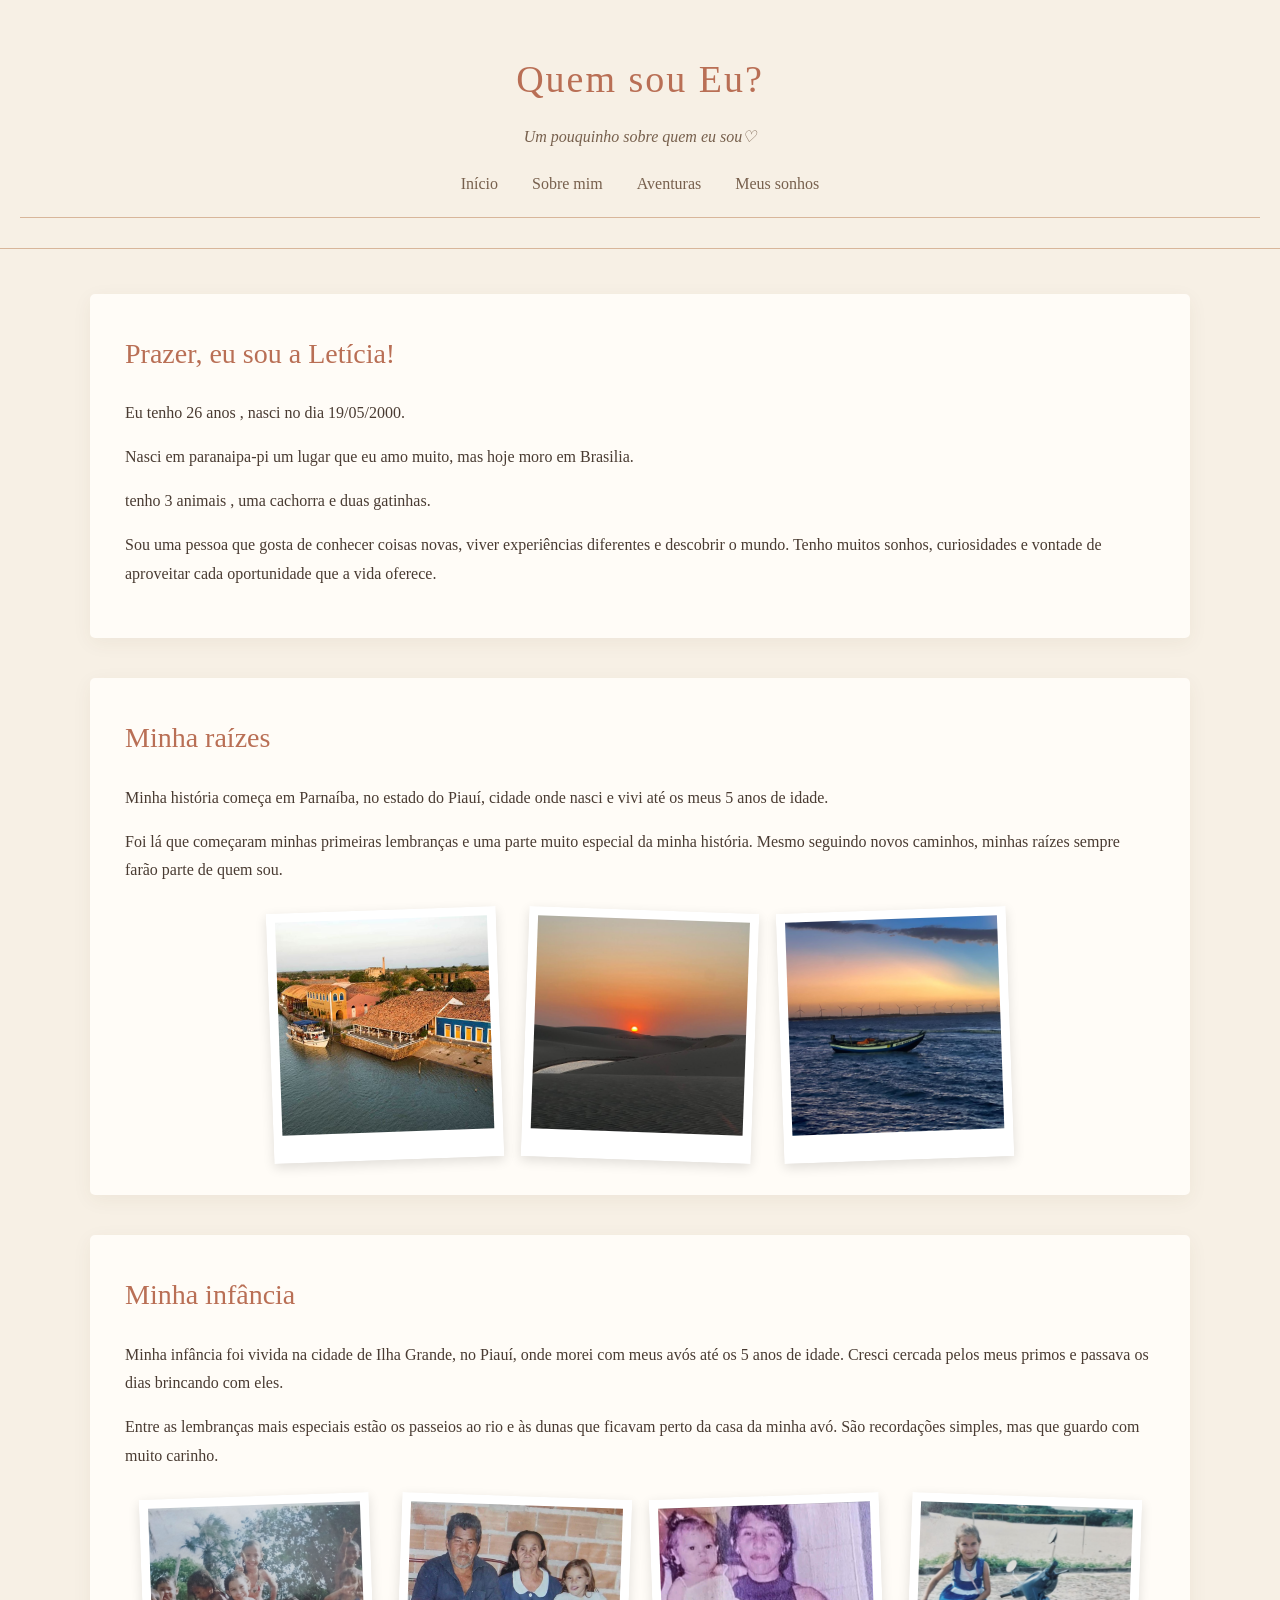
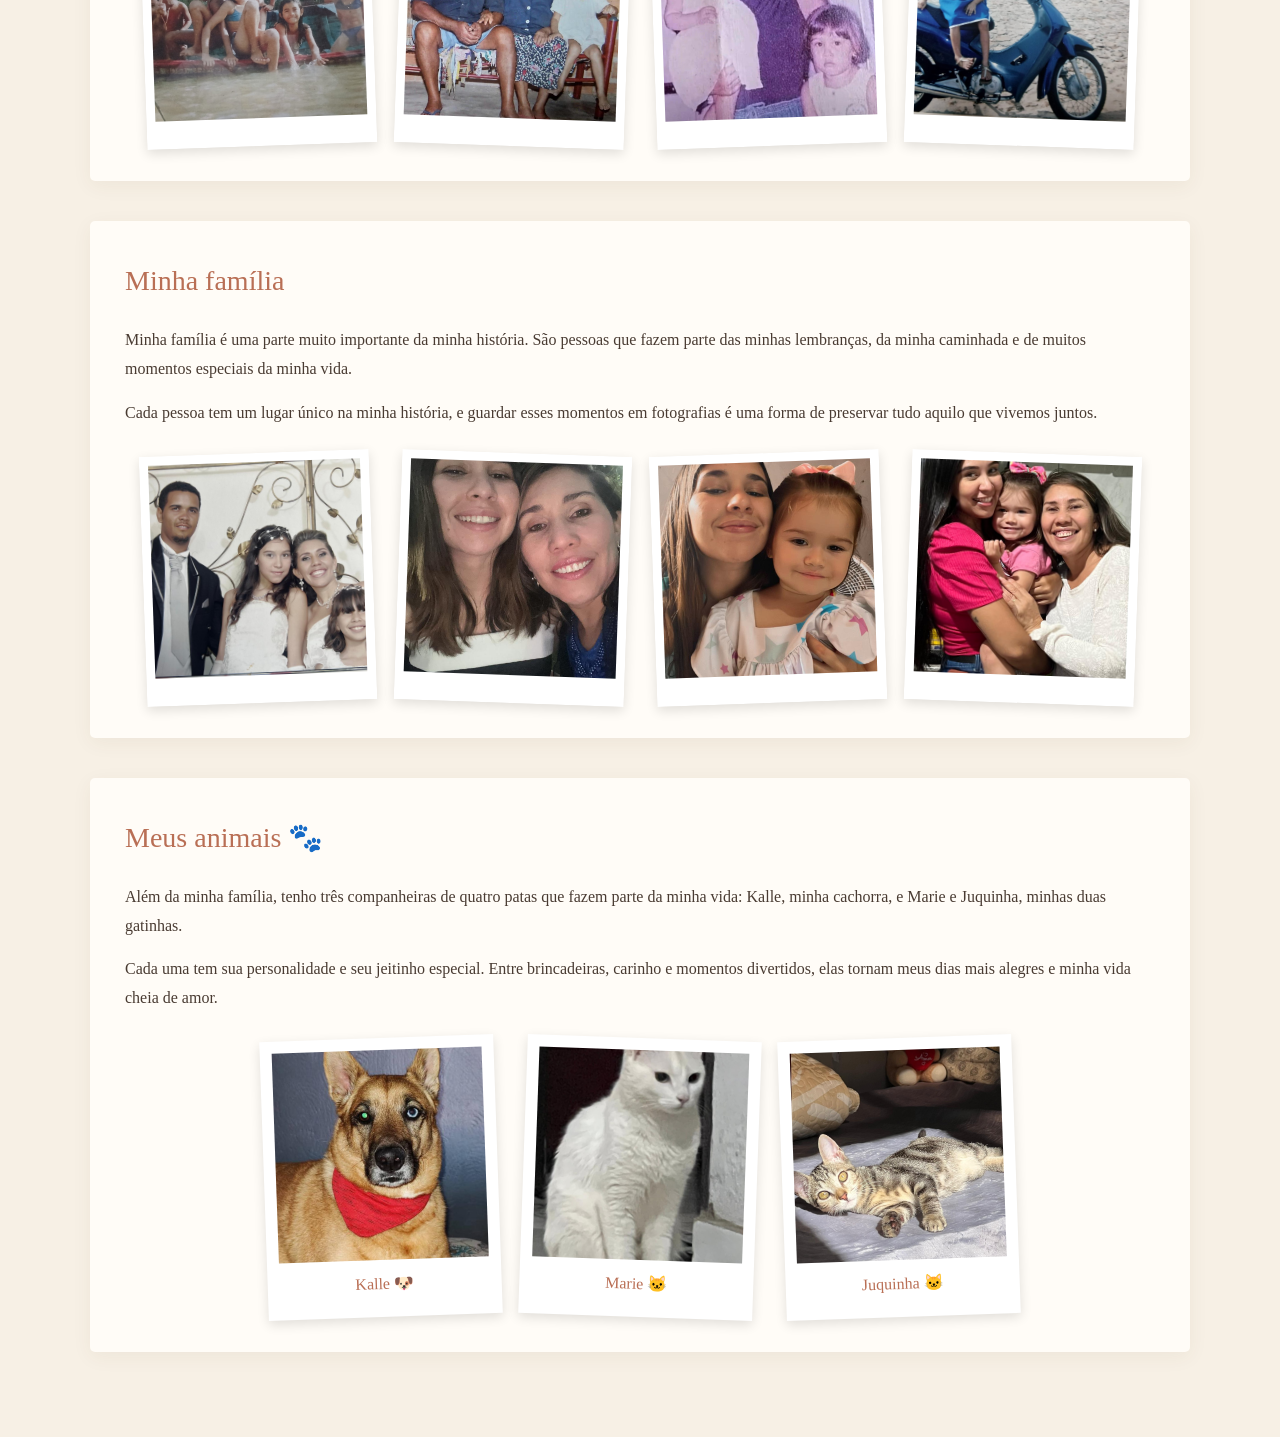
==== sobre.html @ fbd9bfea "Primeira versão do site Minha Aventuras e Sonhos" ====
<!DOCTYPE html>
<html lang="pt-BR">
<head>
    <meta charset="UTF-8">
    <meta name="viewport" 
    content="width=device-width, initial-scale=1.0">
    <title>Minhas Aventuras e Sonhos</title>
    <link rel="stylesheet" href="css/style.css">
</head>
<body>
     <header>
        <h1>Quem sou Eu?</h1>

        <p>Um pouquinho sobre quem eu sou♡</p>
    

    <nav>
        <a href="index.html">Início</a>
        <a href="sobre.html">Sobre mim</a>
        <a href="aventuras.html">Aventuras</a>
        <a href="sonhos.html">Meus sonhos</a>
    </nav>
    </header>
    <main>

    <section id="apresentacao">

        <h2>Prazer, eu sou a Letícia!</h2>

        <p>
            Eu tenho 26 anos , nasci no dia 19/05/2000.
        </p>
            <P>Nasci em paranaipa-pi um lugar que eu amo muito, mas hoje moro em Brasilia.</P>

            <P>tenho 3 animais , uma cachorra e duas gatinhas.</P>

            <P>Sou uma pessoa que gosta de conhecer coisas novas,
            viver experiências diferentes e descobrir o mundo.
            Tenho muitos sonhos, curiosidades e vontade de
            aproveitar cada oportunidade que a vida oferece.
        </p>

    </section>

    <section id="minha-raizes">

    
    <h2>Minha raízes</h2>

    <P>
       Minha história começa em Parnaíba, no estado do Piauí,
        cidade onde nasci e vivi até os meus 5 anos de idade.</P>

        <p>
        Foi lá que começaram minhas primeiras lembranças
        e uma parte muito especial da minha história.
        Mesmo seguindo novos caminhos, minhas raízes
        sempre farão parte de quem sou.
   </p>

   <div class="galeria-parnaiba">

    <img src="img/parnaiba1.jpg" alt="Parnaiba">
    <img src="img/parnaiba2.jpg" alt="Morro branco">
    <img src="img/parnaiba3.jpg" alt="Praia pedra do sal">
    
</div>        
</section>

<section id="minha-infancia">

<h2>Minha infância</h2>

    <p>
        Minha infância foi vivida na cidade de Ilha Grande,
        no Piauí, onde morei com meus avós até os 5 anos
        de idade. Cresci cercada pelos meus primos e
        passava os dias brincando com eles.
    </p>

    <p>
        Entre as lembranças mais especiais estão os passeios
        ao rio e às dunas que ficavam perto da casa da minha
        avó. São recordações simples, mas que guardo com
        muito carinho.
    </p>

    <div class="galeria-parnaiba">

    <img src="img/prrimos.jpg" alt="eu e meus primos no rio">
    <img src="img/minhainfancia.jpg" alt="eu e meus avos">
    <img src="img/infancia2.jpg" alt="familia">
    <img src="img/infancia1.jpg" alt="Eu">
    
</div>        
</section>

<section id="minha-familia">

    <h2>Minha família</h2>

    <p>
        Minha família é uma parte muito importante da minha história.
        São pessoas que fazem parte das minhas lembranças,
        da minha caminhada e de muitos momentos especiais da minha vida.
    </p>

    <p>
        Cada pessoa tem um lugar único na minha história,
        e guardar esses momentos em fotografias é uma forma
        de preservar tudo aquilo que vivemos juntos.
    </p>

    <div class="galeria-familia">

        <img src="img/familia1.jpg" alt="Minha família">

        <img src="img/familia2.jpg" alt="Momentos em família">

        <img src="img/familia3.jpg" alt="Momentos em família">

        <img src="img/familia4.jpg" alt="Momentos em família">

    </div>
</section>

<section id="meus-animais">

    <h2>Meus animais 🐾</h2>

    <p>
        Além da minha família, tenho três companheiras
        de quatro patas que fazem parte da minha vida:
        Kalle, minha cachorra, e Marie e Juquinha,
        minhas duas gatinhas.
    </p>

    <p>
        Cada uma tem sua personalidade e seu jeitinho especial.
        Entre brincadeiras, carinho e momentos divertidos,
        elas tornam meus dias mais alegres e minha vida
        cheia de amor.
    </p>

    <div class="galeria-animais">

        <figure>
            <img src="img/kalle.jpg" alt="Kalle, minha cachorra">
            <figcaption>Kalle 🐶</figcaption>
        </figure>

        <figure>
            <img src="img/marie.jpg" alt="Marie, minha gata">
            <figcaption>Marie 🐱</figcaption>
        </figure>

        <figure>
            <img src="img/juquinha.jpg" alt="Juquinha, minha gata">
            <figcaption>Juquinha 🐱</figcaption>
        </figure>

    </div>
</section>
</main>
</body>
</html>
---- css/style.css ----
:root {
    --creme: #F7F0E5;
    --areia: #D8B69A;
    --terracota: #B96F55;
    --marrom: #77604D;
    --oliva: #879078;
    --branco: #FFFCF7;
    --texto: #493B32;
}

* {
    margin: 0;
    padding: 0;
    box-sizing: border-box;
}

body {
    background-color: var(--creme);
    color: var(--texto);
    font-family: Georgia, serif;
    line-height: 1.8;
}

header {
    background-color: var(--creme);
    text-align: center;
    padding: 45px 20px 30px;
    border-bottom: 1px solid var(--areia);
}

header h1 {
    color: var(--terracota);
    font-size: 38px;
    font-weight: normal;
    letter-spacing: 2px;
}

header p {
    color: var(--marrom);
    font-style: italic;
    margin-top: 10px;
}

nav {
    background-color: var(--creme);
    text-align: center;
    padding: 18px;
    border-bottom: 1px solid var(--areia);
}

nav a {
    display: inline-block;
    color: var(--marrom);
    text-decoration: none;
    margin: 0 15px;
    font-size: 16px;
    transition: 0.3s;
}

nav a:hover {
    color: var(--terracota);
    transform: translateY(-2px);
}

main {
    max-width: 1150px;
    margin: auto;
    padding: 45px 25px;
}

section {
    background-color: var(--branco);
    padding: 35px;
    margin-bottom: 40px;
    border-radius: 5px;
    box-shadow: 0 5px 20px rgba(80, 60, 40, 0.06);
}

section h2 {
    color: var(--terracota);
    font-size: 28px;
    font-weight: normal;
    margin-bottom: 20px;
}

section h3 {
    color: var(--marrom);
    font-size: 22px;
    margin: 25px 0 12px;
}

section p {
    font-size: 16px;
    margin-bottom: 15px;
}

img {
    max-width: 100%;
    display: block;
}

.galeria-parnaiba,
.galeria-familia,
.galeria-animais,
.aventura {
    display: flex;
    flex-wrap: wrap;
    justify-content: center;
    align-items: flex-start;
    gap: 25px;
    margin-top: 25px;
}

.galeria-parnaiba img,
.galeria-familia img,
.aventura img {
    width: 230px;
    height: 250px;
    object-fit: cover;
    padding: 9px;
    padding-bottom: 28px;
    background-color: white;
    box-shadow: 0 4px 12px rgba(0,0,0,0.12);
    transform: rotate(-2deg);
    transition: 0.3s;
}

.galeria-parnaiba img:nth-child(even),
.galeria-familia img:nth-child(even) {
    transform: rotate(2deg);
}

.galeria-parnaiba img:hover,
.galeria-familia img:hover,
.aventura img:hover {
    transform: rotate(0deg) scale(1.04);
}

.galeria-animais figure {
    background-color: white;
    padding: 12px 12px 18px;
    box-shadow: 0 4px 12px rgba(0,0,0,0.12);
    transform: rotate(-2deg);
}

.galeria-animais figure:nth-child(2) {
    transform: rotate(2deg);
}

.galeria-animais img {
    width: 210px;
    height: 210px;
    object-fit: cover;
}

.galeria-animais figcaption {
    text-align: center;
    color: var(--terracota);
    margin-top: 10px;
}

video {
    max-width: 100%;
    width: 400px;
    border-radius: 5px;
}

footer {
    background-color: var(--marrom);
    color: var(--creme);
    text-align: center;
    padding: 25px;
    margin-top: 40px;
}

@media (max-width: 600px) {

    header h1 {
        font-size: 28px;
    }

    nav {
        padding: 12px 5px;
    }

    nav a {
        margin: 5px 8px;
        font-size: 14px;
    }

    main {
        padding: 25px 12px;
    }

    section {
        padding: 22px 17px;
    }

    section h2 {
        font-size: 23px;
    }

    .galeria-parnaiba img,
    .galeria-familia img,
    .aventura img {
        width: 100%;
        height: auto;
        max-height: 350px;
    }

    .galeria-animais figure {
        width: 100%;
    }

    .galeria-animais img {
        width: 100%;
        height: 260px;
    }

    video {
        width: 100%;
    }
}

.carrossel-sonhos {
    display: flex;
    align-items: center;
    justify-content: center;
    gap: 25px;
    margin: 40px auto;
    max-width: 750px;
}

.slide {
    display: none;
    text-align: center;
    animation: aparecer 0.5s ease;
}

.slide.ativo {
    display: block;
}

.slide img {
    width: 400px;
    height: 400px;
    object-fit: cover;
    padding: 10px;
    background-color: white;
    box-shadow: 0 5px 15px rgba(0,0,0,0.15);
}

.slide h3 {
    color: var(--terracota);
    margin-top: 15px;
}

.seta {
    background-color: var(--terracota);
    color: white;
    border: none;
    border-radius: 50%;
    width: 45px;
    height: 45px;
    font-size: 20px;
    cursor: pointer;
    flex-shrink: 0;
}

.seta:hover {
    background-color: var(--marrom);
}

@keyframes aparecer {
    from {
        opacity: 0;
        transform: translateX(10px);
    }

    to {
        opacity: 1;
        transform: translateX(0);
    }
}

@media (max-width: 600px) {
    .carrossel-sonhos {
        gap: 10px;
    }

    .slide img {
        width: 230px;
        height: 280px;
    }

    .seta {
        width: 35px;
        height: 35px;
        font-size: 16px;
    }
}

.inicio {
    max-width: 1050px;
    padding: 20px;
}

.capa-inicio {
    display: flex;
    align-items: center;
    justify-content: space-between;
    gap: 25px;
    min-height: 230px;
    padding: 25px 40px;
    background: linear-gradient(120deg, #F1E2D0, #E5C7AE);
    border-radius: 15px;
}

.texto-inicio {
    flex: 1;
}

.etiqueta {
    color: var(--terracota);
    font-size: 11px;
    letter-spacing: 2px;
}

.texto-inicio h2 {
    color: var(--terracota);
    font-size: 30px;
    margin: 12px 0;
}

.texto-inicio p {
    max-width: 440px;
    font-size: 15px;
    margin: 12px 0 20px;
}

.botao-inicio {
    display: inline-block;
    padding: 9px 18px;
    background: var(--terracota);
    color: white;
    border-radius: 25px;
    text-decoration: none;
    transition: 0.3s;
}

.botao-inicio:hover {
    background: var(--marrom);
    transform: translateY(-3px);
}

.planeta-container {
    text-align: center;
    width: 190px;
    flex-shrink: 0;
}

#planeta {
    background: transparent;
    border: none;
    font-size: 100px;
    cursor: pointer;
    animation: flutuar 3s ease-in-out infinite;
    transition: transform 0.3s;
}

#planeta-icone {
    display: inline-block;
}

#planeta:hover {
    transform: scale(1.15);
}

#planeta.girando #planeta-icone {
    animation: girarPlaneta 2s linear infinite;
}

#mensagem-planeta {
    font-size: 12px;
    color: var(--marrom);
}

@keyframes girarPlaneta {
    from {
        transform: rotate(0deg);
    }

    to {
        transform: rotate(360deg);
    }
}

.explorar-inicio {
    margin-top: 20px;
    text-align: center;
}

.explorar-inicio h2 {
    color: var(--terracota);
    font-size: 23px;
    margin-bottom: 15px;
}

.cartoes-inicio {
    display: grid;
    grid-template-columns: repeat(3, 1fr);
    gap: 22px;
}

.cartao-inicio {
    background: var(--branco);
    padding: 10px;
    border-radius: 10px;
    text-decoration: none;
    color: var(--marrom);
    transition: 0.3s;
}

.cartao-inicio:hover {
    transform: translateY(-6px);
    box-shadow: 0 6px 15px rgba(0,0,0,0.12);
}

.cartao-inicio img {
    width: 100%;
    height: 115px;
    object-fit: cover;
    border-radius: 7px;
}

.cartao-inicio h3 {
    color: var(--terracota);
    font-size: 16px;
    margin-top: 7px;
}

@media (max-width: 600px) {
    .capa-inicio {
        flex-direction: column;
        text-align: center;
        padding: 25px 18px;
        gap: 10px;
    }

    .texto-inicio h2 {
        font-size: 25px;
    }

  .planeta-container {
    text-align: center;
    width: 190px;
    flex-shrink: 0;
}




#planeta-icone {
    display: inline-block;
}


#mensagem-planeta {
    font-size: 12px;
    color: var(--marrom);
}

    .cartoes-inicio {
        gap: 10px;
    }

    .cartao-inicio {
        padding: 6px;
    }

    .cartao-inicio img {
        height: 90px;
    }

    .cartao-inicio h3 {
        font-size: 12px;
    }
}
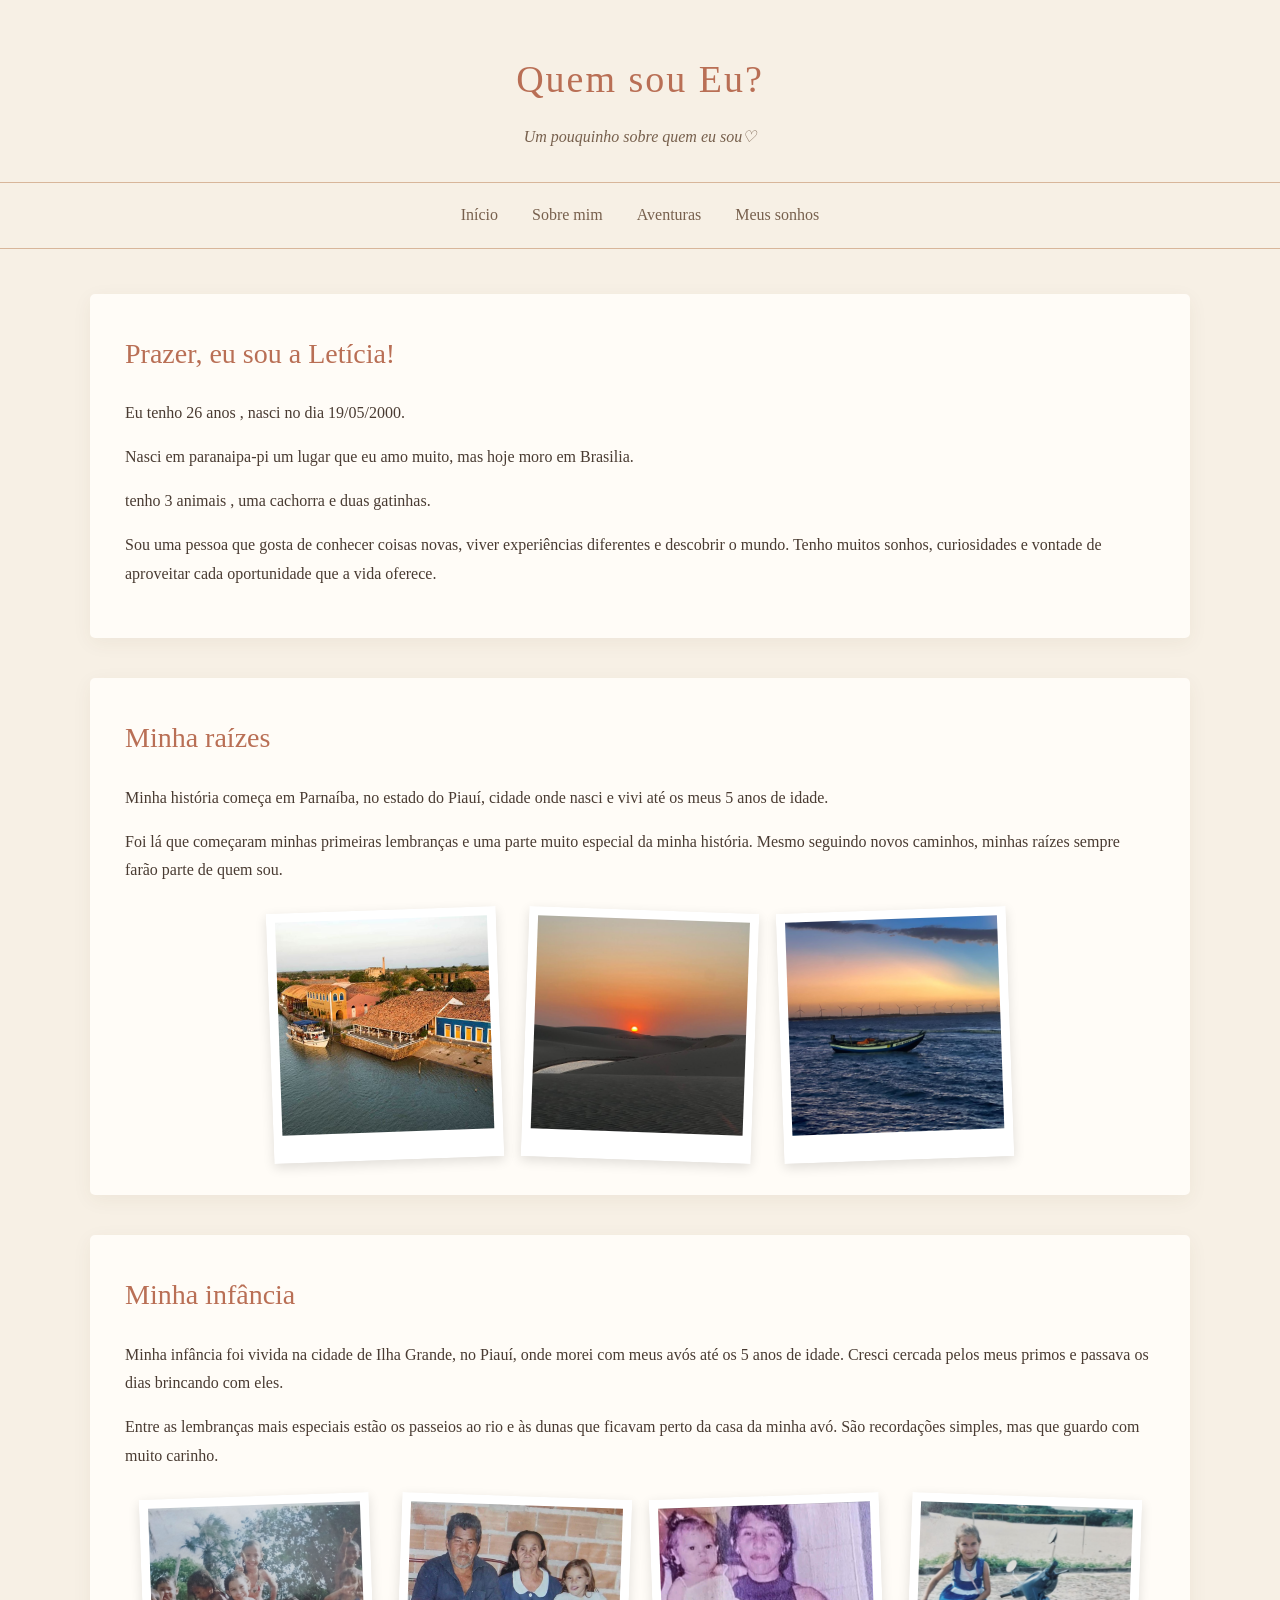
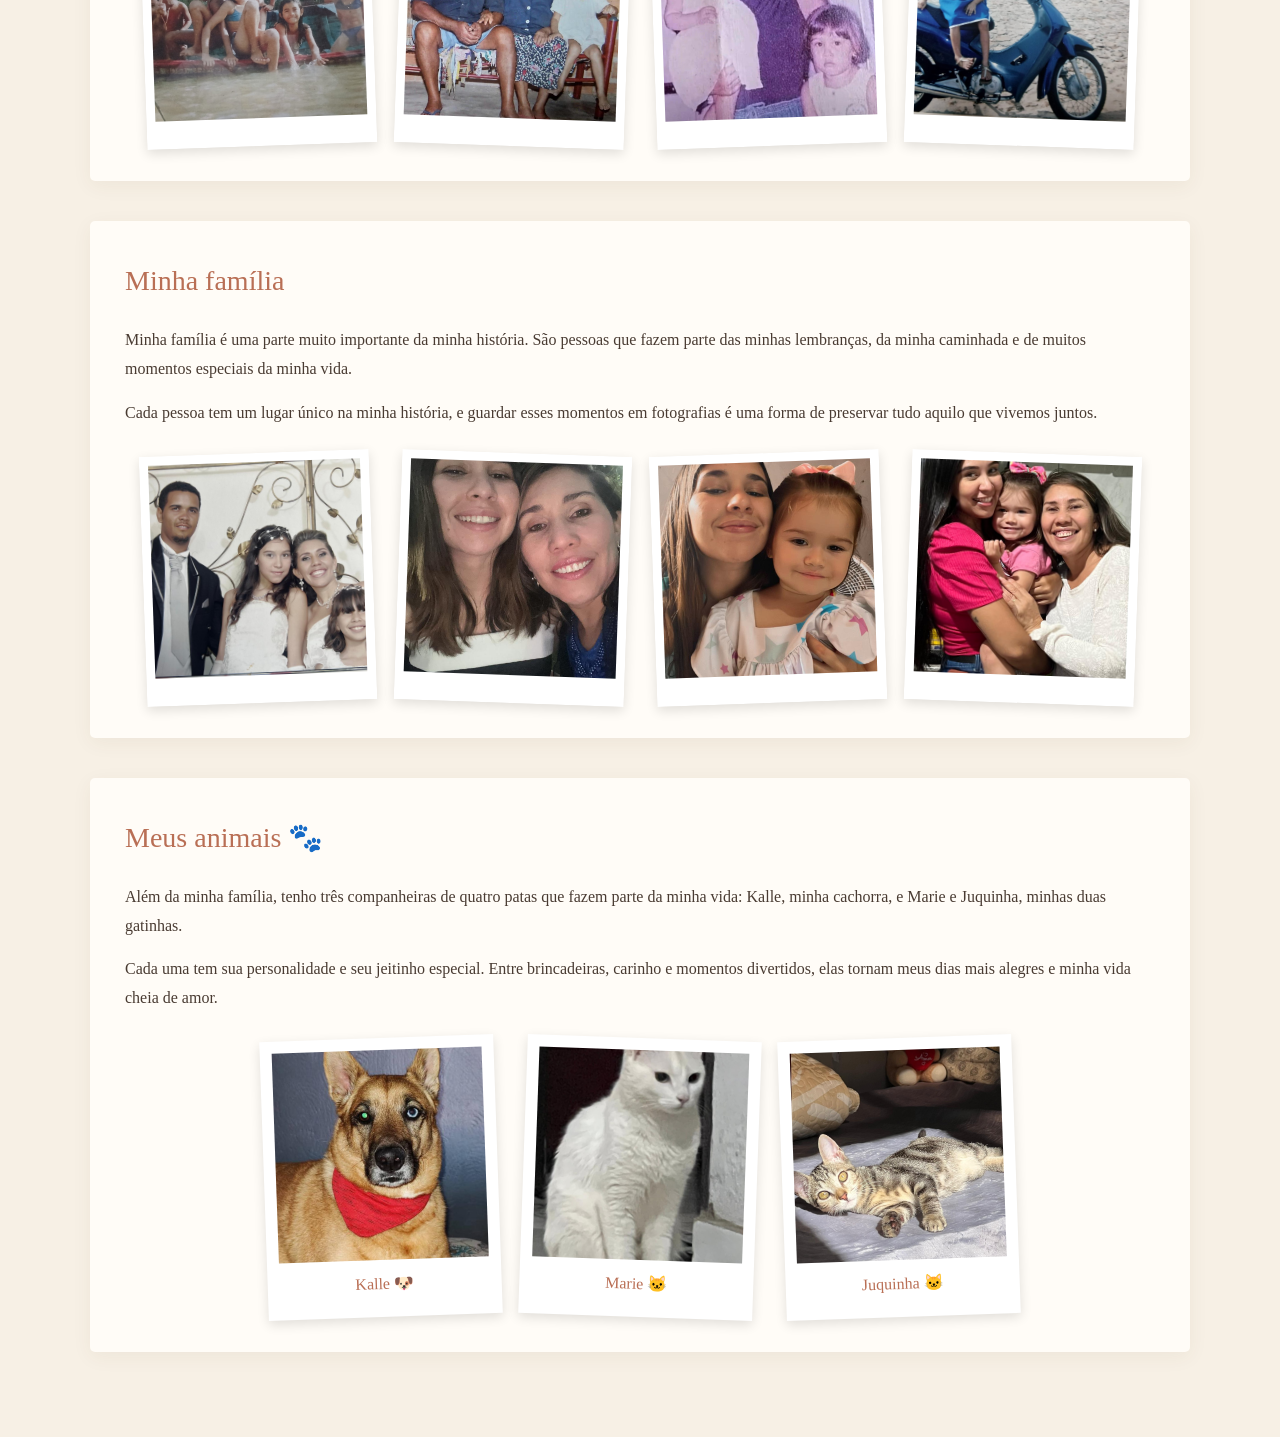
==== commit af529719: "Atualiza site e corrige ortografia" ====
--- a/sobre.html
+++ b/sobre.html
@@ -12,7 +12,7 @@
         <h1>Quem sou Eu?</h1>
 
         <p>Um pouquinho sobre quem eu sou♡</p>
-    
+     </header>
 
     <nav>
         <a href="index.html">Início</a>
@@ -20,7 +20,6 @@
         <a href="aventuras.html">Aventuras</a>
         <a href="sonhos.html">Meus sonhos</a>
     </nav>
-    </header>
     <main>
 
     <section id="apresentacao">
--- a/css/style.css
+++ b/css/style.css
@@ -46,6 +46,10 @@
     text-align: center;
     padding: 18px;
     border-bottom: 1px solid var(--areia);
+
+    position: sticky;
+    top: 0;
+    z-index: 1000;
 }
 
 nav a {
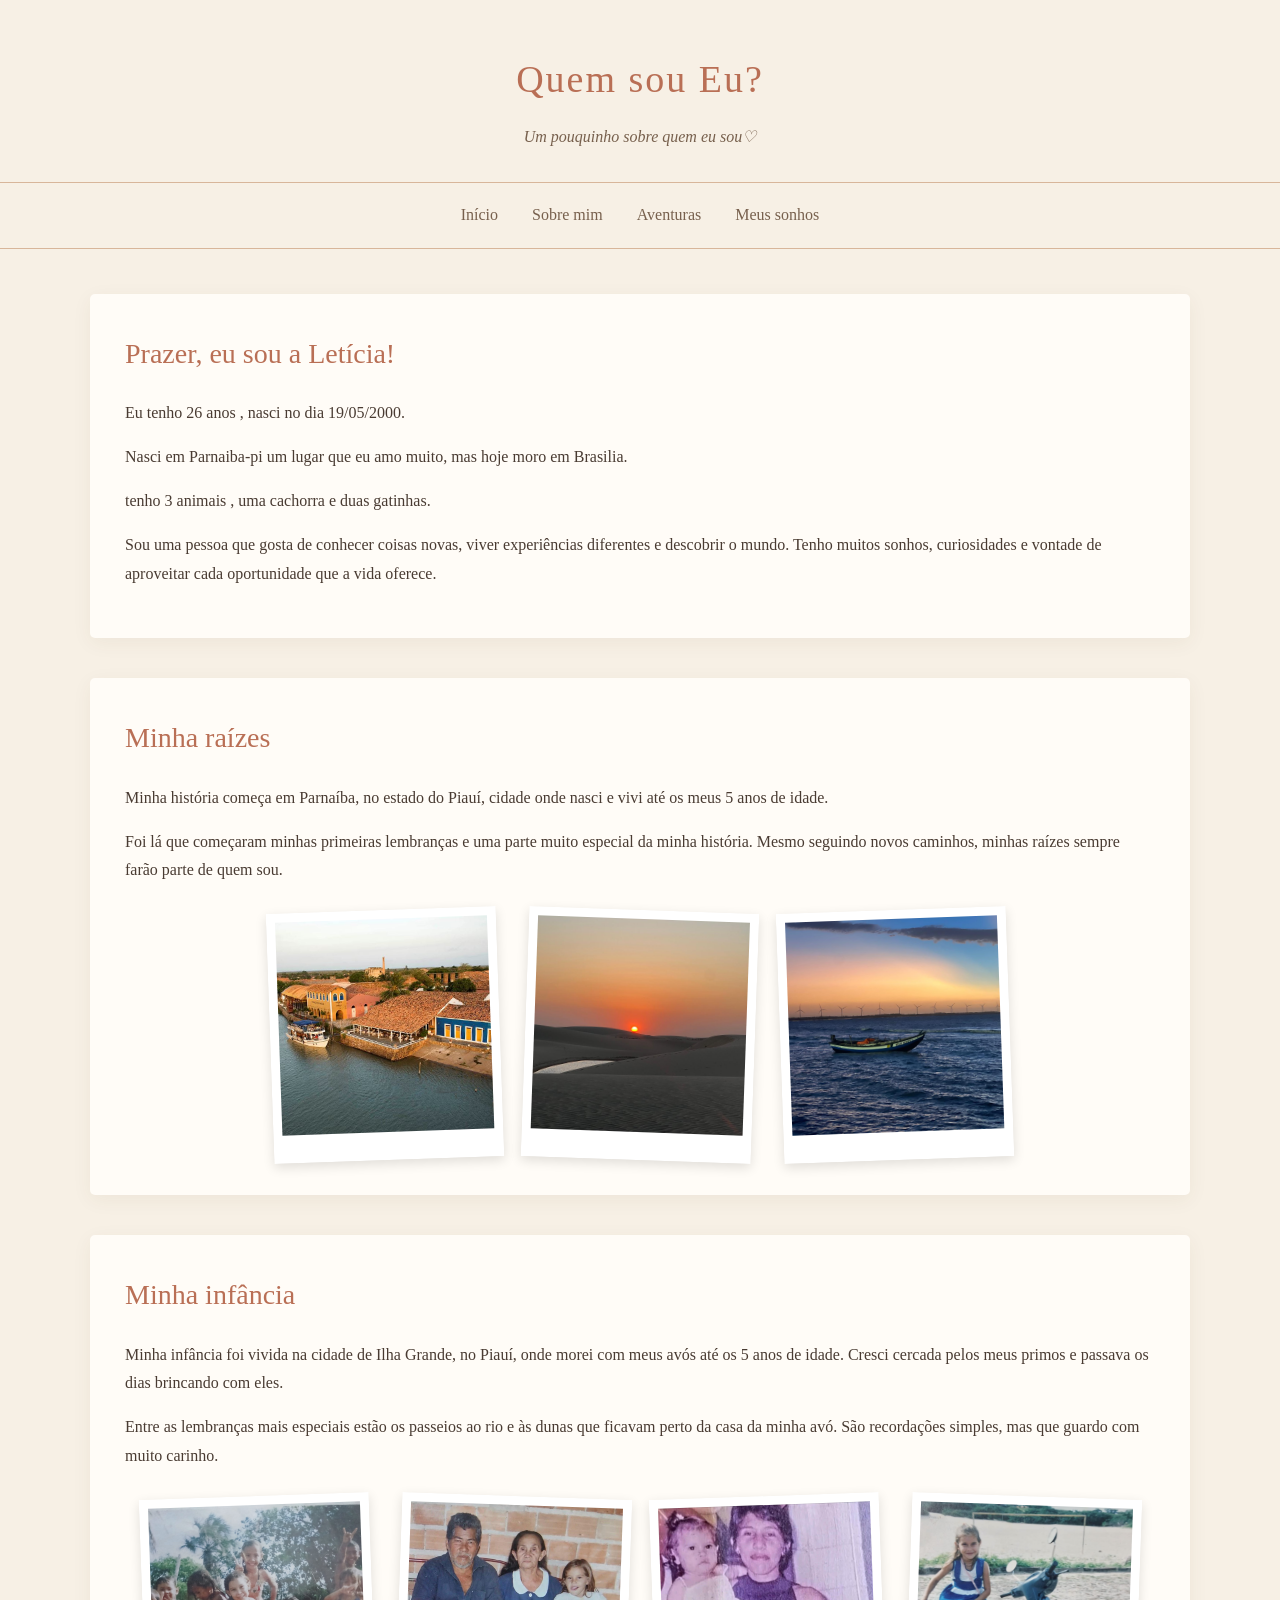
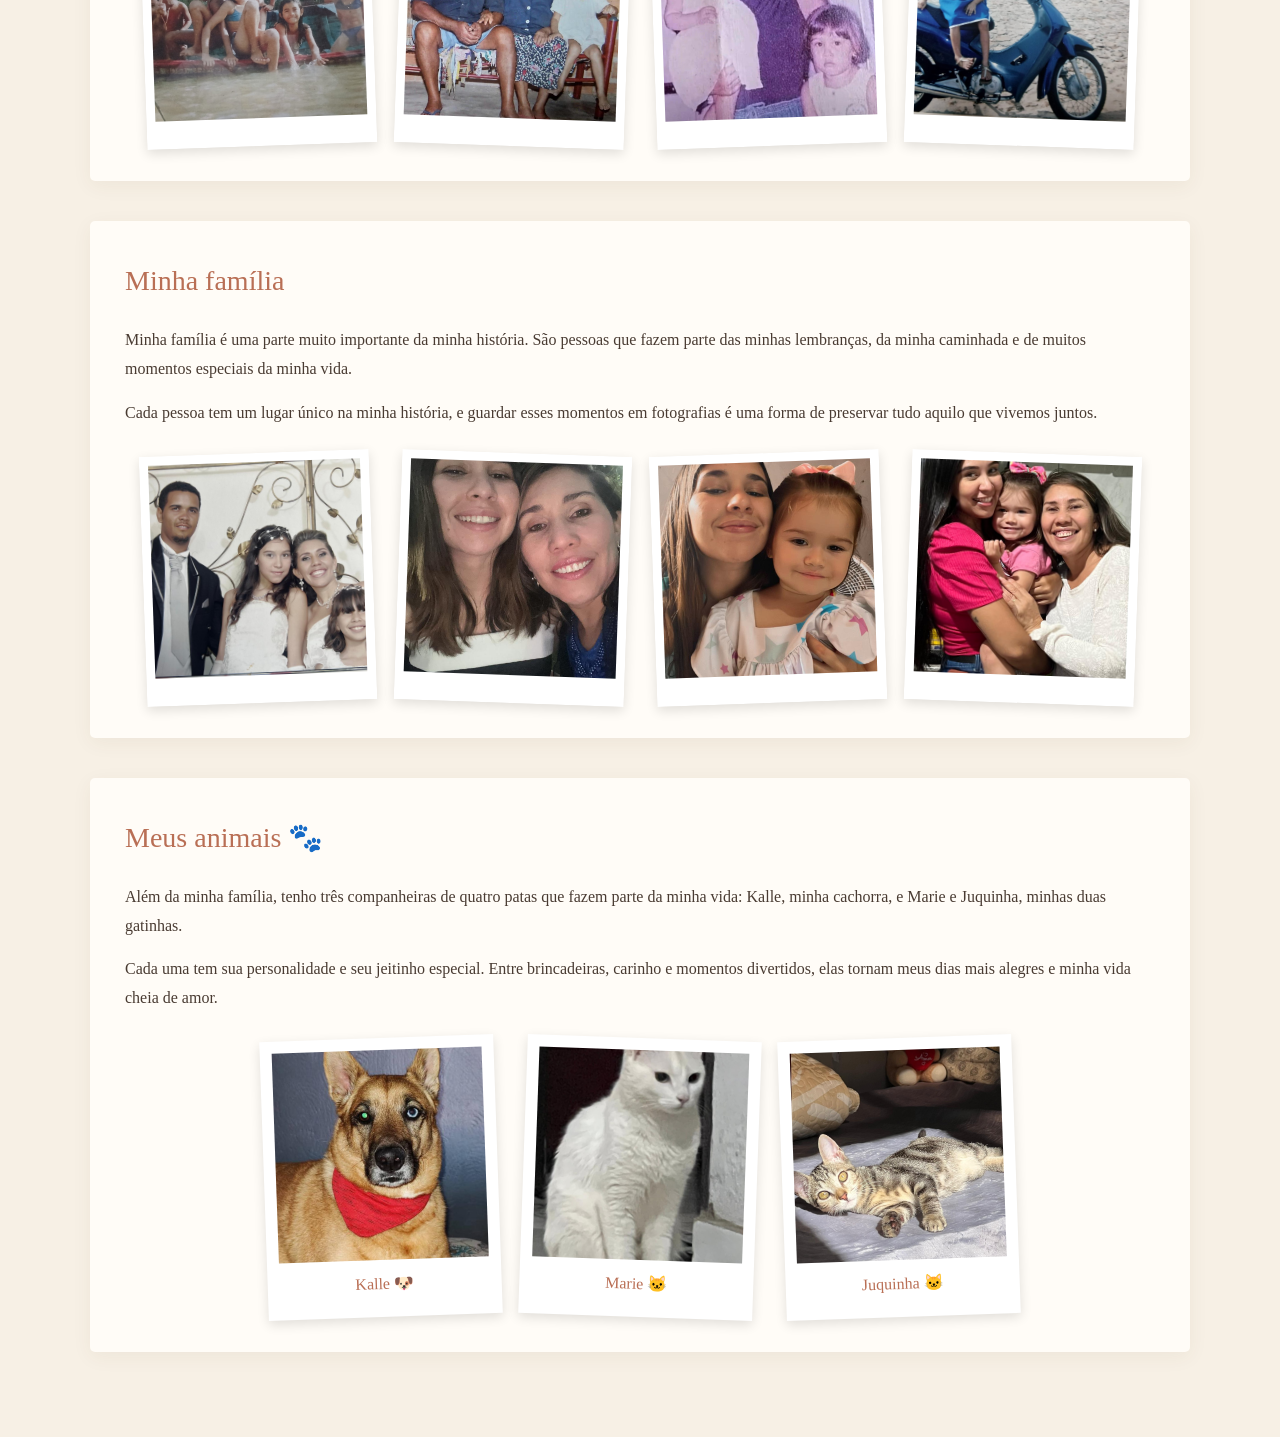
==== commit ba1b0a53: "Corrige ortografia da página Sobre mim" ====
--- a/sobre.html
+++ b/sobre.html
@@ -29,7 +29,7 @@
         <p>
             Eu tenho 26 anos , nasci no dia 19/05/2000.
         </p>
-            <P>Nasci em paranaipa-pi um lugar que eu amo muito, mas hoje moro em Brasilia.</P>
+            <P>Nasci em Parnaiba-pi um lugar que eu amo muito, mas hoje moro em Brasilia.</P>
 
             <P>tenho 3 animais , uma cachorra e duas gatinhas.</P>
 
